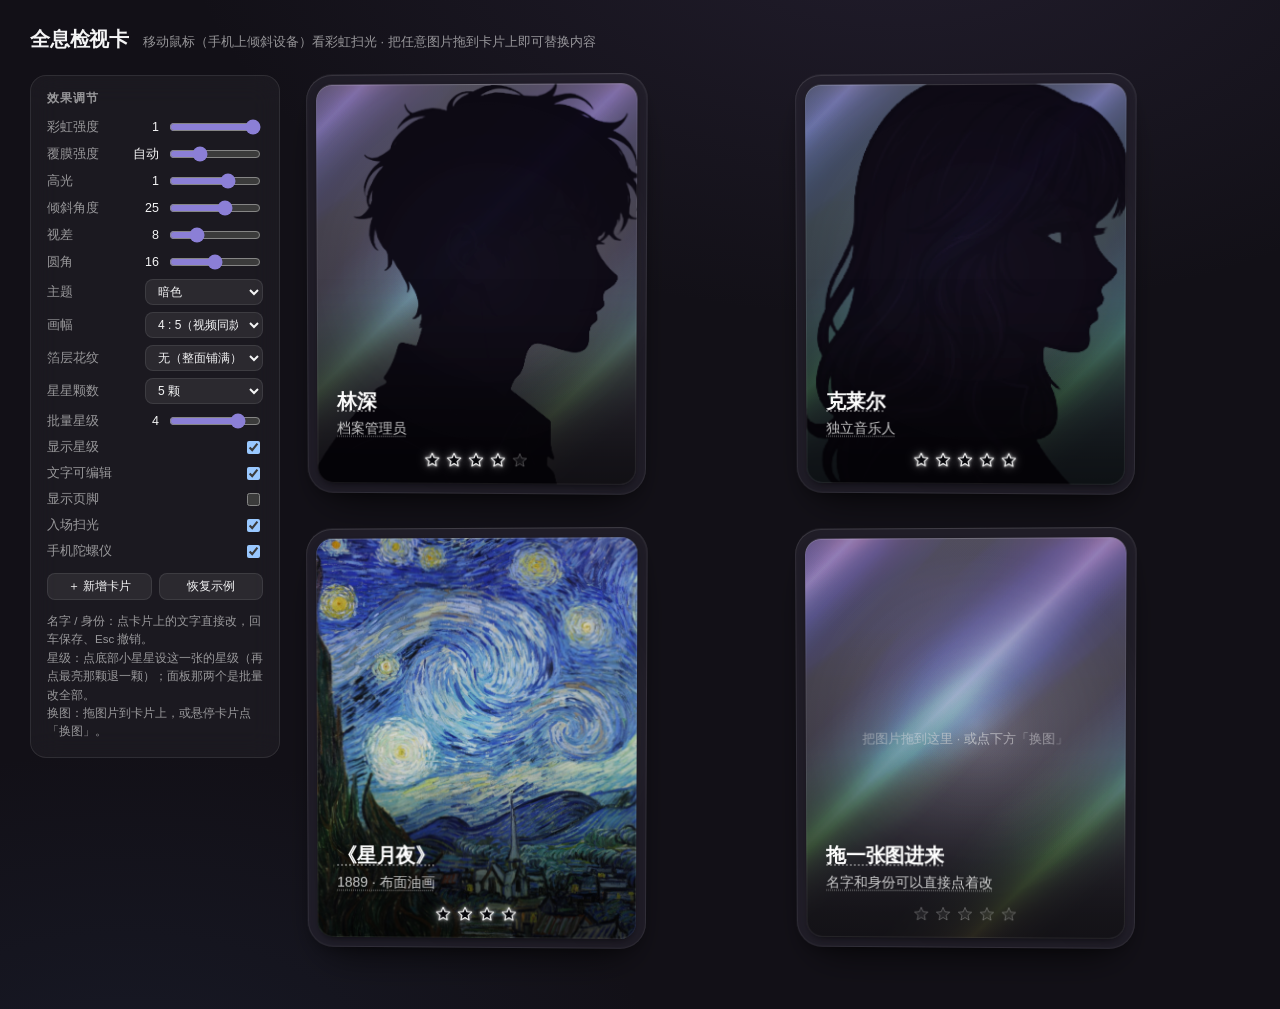
==== holo-card/index.html @ 67890b76 "feat(比赛版): 图鉴与自定义卡片、终幕结算、开场动画与剧情内章节面板 把比赛版必做项一次性落地，让公网演示能独立跑完四部曲目： - 角色图鉴两个标签页（典藏卡/自定义卡片），自定义卡走隔离的 1" ====
<!DOCTYPE html>
<html lang="zh-CN">
<head>
<meta charset="UTF-8">
<meta name="viewport" content="width=device-width, initial-scale=1">
<title>全息检视卡 · Holo Profile Card</title>
<style>
/* ==========================================================================
   0. 页面外壳（只是展示台，卡片本体样式在第 1 节）
   ========================================================================== */
:root {
  color-scheme: dark;
  --bg: #121017;
  --ink: #f4f4f5;
  --muted: rgba(244, 244, 245, .58);
  --line: rgba(255, 255, 255, .09);
}
* { box-sizing: border-box; }
html, body { margin: 0; min-height: 100%; }
body {
  background:
    radial-gradient(1200px 700px at 70% -10%, rgba(88, 74, 120, .22), transparent 60%),
    radial-gradient(900px 600px at 10% 110%, rgba(50, 70, 110, .18), transparent 60%),
    var(--bg);
  color: var(--ink);
  font-family: -apple-system, BlinkMacSystemFont, "Segoe UI", "PingFang SC", "Hiragino Sans GB", "Microsoft YaHei", sans-serif;
  -webkit-font-smoothing: antialiased;
}
.topbar { display: flex; align-items: baseline; gap: 14px; flex-wrap: wrap;
  padding: 26px 30px 6px;
}
body.light {
  --bg: #eceaf0;
  --ink: #1f1f23;
  --muted: rgba(31, 31, 35, .62);
  --line: rgba(24, 24, 27, .12);
  background:
    radial-gradient(1200px 700px at 70% -10%, rgba(150, 130, 200, .25), transparent 60%),
    radial-gradient(900px 600px at 10% 110%, rgba(120, 160, 200, .22), transparent 60%),
    var(--bg);
}
.topbar h1 { margin: 0; font-size: 20px; font-weight: 650; letter-spacing: -.01em; }
.topbar p { margin: 0; font-size: 13px; color: var(--muted); }
.layout { display: flex; gap: 26px; align-items: flex-start; padding: 16px 30px 60px; }
.stage {
  flex: 1; min-width: 0;
  display: grid; grid-template-columns: repeat(auto-fill, minmax(300px, 1fr));
  gap: 34px; align-items: start;
}
/* 控制面板 */
.panel {
  flex: none; width: 250px; position: sticky; top: 18px;
  padding: 14px 16px 16px; border-radius: 16px;
  background: rgba(255, 255, 255, .04); border: 1px solid var(--line);
  backdrop-filter: blur(14px);
  font-size: 12.5px;
}
.panel h2 { margin: 0 0 10px; font-size: 12px; letter-spacing: .08em; text-transform: uppercase; color: var(--muted); font-weight: 600; }
.row { display: flex; align-items: center; justify-content: space-between; gap: 8px; margin: 7px 0; }
.row label { flex: 1; color: var(--muted); }
.row output { flex: none; width: 34px; text-align: right; font-variant-numeric: tabular-nums; color: var(--ink); }
input[type=range] { flex: none; width: 92px; accent-color: #8b7fd6; }
select, .btn {
  font: inherit; font-size: 12px; color: var(--ink);
  background: rgba(255, 255, 255, .07); border: 1px solid var(--line);
  border-radius: 8px; padding: 4px 8px; cursor: pointer;
}
select { width: 118px; }
.btn:hover, select:hover { background: rgba(255, 255, 255, .12); }
.btns { display: flex; gap: 7px; flex-wrap: wrap; margin-top: 12px; }
.btns .btn { flex: 1; text-align: center; }
.panel .hint { margin: 12px 0 0; color: var(--muted); font-size: 11.5px; line-height: 1.6; }
@media (max-width: 860px) { .layout { flex-direction: column; } .panel { position: static; width: 100%; } }

/* 卡片工具条（悬停出现在顶部，避开底部的星级） */
.card-tools {
  position: absolute; left: 50%; top: 12px; transform: translateX(-50%) translateY(-6px);
  display: flex; gap: 6px; z-index: 6;
  opacity: 0; pointer-events: none; transition: opacity .18s ease, transform .18s ease;
}
.profile-card:hover .card-tools, .profile-card.is-focus .card-tools { opacity: 1; pointer-events: auto; transform: translateX(-50%) translateY(0); }
.card-tools button {
  font: inherit; font-size: 11.5px; color: #fff; padding: 5px 11px; cursor: pointer;
  border: 1px solid rgba(255, 255, 255, .22); border-radius: 999px;
  background: rgba(18, 16, 23, .62); backdrop-filter: blur(10px);
}
.card-tools button:hover { background: rgba(18, 16, 23, .85); }
.profile-card.is-drop::after {
  content: '松手换图'; position: absolute; inset: 0; z-index: 8; border-radius: inherit;
  display: grid; place-items: center; font-size: 14px; font-weight: 600; color: #fff;
  background: rgba(20, 16, 30, .55); border: 2px dashed rgba(255, 255, 255, .5);
}
.empty-tip { grid-column: 1 / -1; color: var(--muted); font-size: 13px; padding: 40px 0; }
.crash {
  margin: 10px 30px 0; padding: 10px 14px; border-radius: 10px;
  background: rgba(190, 60, 60, .18); border: 1px solid rgba(230, 110, 110, .45);
  color: #ffd9d9; font-size: 12.5px;
}

/* ==========================================================================
   1. ProfileCard —— 全息卡片本体（忠实移植 ProfileCard.css）
   ========================================================================== */
.profile-card {
  --pc-light-x: 50%;
  --pc-light-y: 50%;
  --pc-pointer-x: 50%;
  --pc-pointer-y: 50%;
  --pc-band-x: 50%;
  --pc-band-y: 50%;
  --pc-reach: 0;
  --pc-rotate-x: 0deg;
  --pc-rotate-y: 0deg;
  --pc-shift-x: 0px;
  --pc-shift-y: 0px;
  --pc-tilt: 0;
  --pc-active: 0;
  position: relative;
  width: 340px;
  max-width: 100%;
  perspective: 1000px;
  touch-action: pan-y;
  -webkit-tap-highlight-color: transparent;
}
.profile-card__body {
  position: relative;
  display: flex; flex-direction: column; gap: 10px;
  padding: 10px;
  border-radius: calc(var(--pc-radius) + 10px);
  background: var(--pc-frame);
  box-shadow: var(--pc-frame-shadow);
  -webkit-backdrop-filter: blur(20px) saturate(1.6);
  backdrop-filter: blur(20px) saturate(1.6);
  transform: rotateX(var(--pc-rotate-x)) rotateY(var(--pc-rotate-y));
  will-change: transform;
}
.profile-card__tile {
  position: relative;
  aspect-ratio: var(--pc-aspect, 4 / 5);
  border-radius: var(--pc-radius);
  background: var(--pc-backdrop);
  box-shadow: var(--pc-tile-shadow);
  overflow: hidden;
  isolation: isolate;
}
.profile-card__sheen,
.profile-card__holo,
.profile-card__foil,
.profile-card__scrim,
.profile-card__tile-rim,
.profile-card__glare,
.profile-card__shade,
.profile-card__rim {
  position: absolute; inset: 0; border-radius: inherit; pointer-events: none;
}
.profile-card__sheen {
  background: radial-gradient(
    farthest-corner circle at calc(var(--pc-light-x) - 10px) calc(var(--pc-light-y) - 10px),
    var(--pc-sheen) 0%, transparent 55%);
  opacity: calc(var(--pc-holo) * var(--pc-active));
}

/* 彩虹箔层：斜纹 + 光谱 + 衰减，三层混合 */
.profile-card__holo,
.profile-card__foil {
  --pc-spectrum: repeating-linear-gradient(0deg,
    hsl(2, 100%, 73%) 5%, hsl(53, 100%, 69%) 10%, hsl(93, 100%, 69%) 15%,
    hsl(176, 100%, 76%) 20%, hsl(228, 100%, 74%) 25%, hsl(260, 100%, 76%) 30%, hsl(2, 100%, 73%) 35%);
  --pc-bars: repeating-linear-gradient(-45deg,
    #0e152e 0%, hsl(180, 10%, 60%) 3.8%, hsl(180, 29%, 66%) 4.5%,
    hsl(180, 10%, 60%) 5.2%, #0e152e 10%, #0e152e 12%);
  --pc-falloff: radial-gradient(farthest-corner circle at var(--pc-pointer-x) var(--pc-pointer-y),
    hsla(0, 0%, 0%, .1) 12%, hsla(0, 0%, 0%, .15) 20%, hsla(0, 0%, 0%, .25) 120%);
  background-image: var(--pc-spectrum), var(--pc-bars), var(--pc-falloff);
  background-position: 0 var(--pc-band-y), var(--pc-band-x) var(--pc-band-y), center;
  background-size: 500% 500%, 300% 300%, 200% 200%;
  background-blend-mode: color, hard-light;
  filter:
    brightness(calc(.66 + .19 * var(--pc-active)))
    contrast(calc(1.33 + .17 * var(--pc-active)))
    saturate(calc(.33 + .17 * var(--pc-active)))
    var(--pc-holo-filter);
}
/* 1A：图片下方那层（视频里透明显形人像的效果就来自这里） */
.profile-card__holo {
  mix-blend-mode: var(--pc-blend);
  opacity: calc(var(--pc-holo) * var(--pc-holo-gain) * (.5 + .5 * var(--pc-active)));
  -webkit-mask-image: var(--pc-pattern);
  -webkit-mask-size: var(--pc-pattern-size);
  -webkit-mask-position: calc(50% - var(--pc-shift-x) * 1.5) calc(65% - var(--pc-shift-y) * 1.5);
  -webkit-mask-repeat: repeat;
  mask-image: var(--pc-pattern);
  mask-size: var(--pc-pattern-size);
  mask-position: calc(50% - var(--pc-shift-x) * 1.5) calc(65% - var(--pc-shift-y) * 1.5);
  mask-repeat: repeat;
}
/* 1B：图片上方那层（普通不透明照片靠它才有金属箔感，强度由 --pc-foil 控制） */
.profile-card__foil {
  mix-blend-mode: color-dodge;
  opacity: calc(var(--pc-foil) * (.3 + .7 * var(--pc-active)));
  filter:
    brightness(calc(.72 + .28 * var(--pc-active)))
    contrast(calc(1.35 + .2 * var(--pc-active)))
    saturate(calc(.5 + .35 * var(--pc-active)));
}
.profile-card__holo-glow,
.profile-card__holo-shift { position: absolute; inset: 0; opacity: calc(var(--pc-active) * var(--pc-holo-detail)); }
.profile-card__holo-glow {
  background-image:
    linear-gradient(45deg, hsl(176, 100%, 76%), hsl(228, 100%, 74%), hsl(260, 100%, 76%), hsl(2, 100%, 73%), hsl(53, 100%, 69%), hsl(93, 100%, 69%)),
    radial-gradient(circle at var(--pc-pointer-x) var(--pc-pointer-y), hsl(0, 0%, 70%) 0%, hsla(0, 0%, 30%, .2) 90%),
    var(--pc-grain);
  background-size: 250% 250%, 100% 100%, 220px 220px;
  background-position: var(--pc-pointer-x) var(--pc-pointer-y), center, 0 0;
  background-blend-mode: color-dodge;
  filter:
    brightness(calc(2 - var(--pc-reach)))
    contrast(calc(var(--pc-reach) + 2))
    saturate(calc(.5 + var(--pc-reach)));
  mix-blend-mode: luminosity;
}
.profile-card__holo-shift {
  background-image: var(--pc-spectrum), var(--pc-bars), var(--pc-falloff);
  background-position: 0 var(--pc-band-y), calc(var(--pc-band-x) * .4) calc(var(--pc-band-y) * .5), center;
  background-size: 200% 300%, 700% 700%, 100% 100%;
  background-blend-mode: color, hard-light;
  mix-blend-mode: difference;
  filter: brightness(.8) contrast(1.5);
}
.profile-card__photo {
  position: absolute;
  inset: calc(var(--pc-parallax) * -1);
  width: calc(100% + var(--pc-parallax) * 2);
  height: calc(100% + var(--pc-parallax) * 2);
  object-fit: cover;
  object-position: var(--pc-photo-pos, center bottom);
  transform: translate3d(var(--pc-shift-x), var(--pc-shift-y), 0);
  pointer-events: none; user-select: none; -webkit-user-select: none;
}
.profile-card__photo.is-missing {
  object-fit: cover; opacity: .25;
}
.profile-card__placeholder {
  position: absolute; inset: 0; display: grid; place-items: center;
  color: rgba(255, 255, 255, .35); font-size: 12.5px; pointer-events: none;
}
.profile-card__scrim {
  background: linear-gradient(to top,
    rgba(0, 0, 0, .6) 0%, rgba(0, 0, 0, .57) 6%, rgba(0, 0, 0, .5) 12%, rgba(0, 0, 0, .4) 19%,
    rgba(0, 0, 0, .28) 26%, rgba(0, 0, 0, .16) 33%, rgba(0, 0, 0, .07) 40%, rgba(0, 0, 0, .02) 46%, rgba(0, 0, 0, 0) 52%);
  opacity: var(--pc-scrim, 1);
}
.profile-card__info { position: absolute; left: 20px; right: 20px; bottom: 18px; color: #fff; }
.profile-card__name { margin: 0; font-size: 20px; font-weight: 600; line-height: 1.25; letter-spacing: -.01em; }
.profile-card__title { margin: 4px 0 0; font-size: 14px; line-height: 1.45; color: rgba(255, 255, 255, .78); }

/* —— 可编辑的名字 / 身份：点上去直接改，回车或点别处保存，Esc 撤销 —— */
.profile-card__name[contenteditable="true"],
.profile-card__title[contenteditable="true"] {
  cursor: text; user-select: text; caret-color: #fff; border-radius: 3px;
  text-decoration: underline dotted rgba(255, 255, 255, .34);
  text-decoration-skip-ink: none; text-underline-offset: 3px;
}
.profile-card__name[contenteditable="true"]:hover,
.profile-card__title[contenteditable="true"]:hover { text-decoration-color: rgba(255, 255, 255, .6); }
.profile-card__name[contenteditable="true"]:focus,
.profile-card__title[contenteditable="true"]:focus {
  outline: none; text-decoration: none; background: rgba(255, 255, 255, .1);
  box-shadow: 0 0 0 1px rgba(255, 255, 255, .28);
}

/* —— 星级：底部居中一排裸露的小星星，无底托 ——
   亮起 = 黑色星体 + 亮白细边 + 柔光晕；空位 = 很淡的空心轮廓。
   黑星在暗底上本身不反光，靠外圈那层光把它「托」出来，一眼能数清亮了几颗。 */
.profile-card__stars {
  position: absolute; left: 50%; bottom: 16px; transform: translateX(-50%);
  display: flex; gap: var(--pc-star-gap, 6px); z-index: 4;
  padding: var(--pc-star-pad, 0);
  background: var(--pc-star-plate, transparent); border-radius: 999px;
}
.profile-card__star {
  width: var(--pc-star, 16px); height: var(--pc-star, 16px);
  padding: 0; border: 0; background: none; line-height: 0; cursor: pointer;
  transition: transform .16s ease;
}
.profile-card__star svg { display: block; width: 100%; height: 100%; }
.profile-card__star .st-fill { fill: var(--pc-star-fill, #08080c); opacity: 0; transition: opacity .16s ease; }
/* 空位：淡到几乎看不见的空心轮廓 */
.profile-card__star .st-line {
  fill: var(--pc-star-ghost, rgba(255, 255, 255, .05));
  stroke: var(--pc-star-edge, rgba(255, 255, 255, .3));
  stroke-width: 1.3; stroke-linejoin: round;
}
.profile-card__star.is-on .st-fill { opacity: 1; }
/* 亮起：黑体 + 亮白边 + 双层柔光 */
.profile-card__star.is-on .st-line {
  fill: none;
  stroke: var(--pc-star-edge-on, rgba(255, 255, 255, .92));
  stroke-width: 1.7; stroke-linejoin: round;
}
.profile-card__star.is-on svg {
  filter: drop-shadow(0 0 1.5px rgba(255, 255, 255, .75)) drop-shadow(0 0 5px rgba(255, 255, 255, .35));
}
.profile-card__star:hover { transform: scale(1.22); }
.profile-card__star:focus-visible { outline: 2px solid rgba(255, 255, 255, .85); outline-offset: 3px; border-radius: 4px; }
/* 有星级时把名字/身份抬到星星上方，别让两者抢位置（跟着星径自动让位） */
.profile-card--stars .profile-card__info { bottom: calc(16px + var(--pc-star, 16px) + 14px); }
.profile-card__tile-rim {
  box-shadow: inset 0 0 0 1px var(--pc-tile-edge), inset 0 1px 0 var(--pc-tile-highlight);
}
.profile-card__footer { display: flex; align-items: center; gap: 12px; min-width: 0; padding: 6px 20px 8px; }
.profile-card__avatar { position: relative; flex: none; width: 36px; height: 36px; border-radius: 50%; background: var(--pc-tile); overflow: hidden; }
.profile-card__avatar::after { content: ''; position: absolute; inset: 0; border-radius: inherit; box-shadow: inset 0 0 0 1px var(--pc-tile-edge); }
.profile-card__avatar img { display: block; width: 100%; height: 100%; object-fit: cover; object-position: center top; }
.profile-card__meta { display: flex; flex: 1; flex-direction: column; gap: 3px; min-width: 0; }
.profile-card__handle { overflow: hidden; font-size: 14px; font-weight: 600; line-height: 1.25; color: var(--pc-ink); white-space: nowrap; text-overflow: ellipsis; }
.profile-card__status { display: flex; align-items: center; gap: 6px; font-size: 12.5px; line-height: 1.25; color: var(--pc-muted); white-space: nowrap; }
.profile-card__status::before { content: ''; flex: none; width: 6px; height: 6px; border-radius: 50%; background: var(--pc-status); }
.profile-card__contact {
  display: flex; align-items: center; gap: 6px; flex: none; height: 36px; padding: 0 14px;
  border: none; border-radius: calc(var(--pc-radius) * .75);
  background: var(--pc-tile);
  box-shadow: inset 0 0 0 1px var(--pc-tile-edge), inset 0 1px 0 var(--pc-tile-highlight), var(--pc-tile-shadow);
  color: var(--pc-ink); font-family: inherit; font-size: 13px; font-weight: 600; cursor: pointer;
  transition: filter .2s ease, transform .2s ease;
}
.profile-card__contact:active { filter: var(--pc-press); transform: scale(.96); transition-duration: 0s; }
.profile-card__contact:focus-visible { outline: 2px solid var(--pc-ink); outline-offset: 2px; }
.profile-card__glare {
  background: radial-gradient(farthest-corner circle at var(--pc-light-x) var(--pc-light-y),
    rgba(255, 255, 255, .8) 0%, rgba(255, 255, 255, .36) 20%, rgba(255, 255, 255, 0) 60%);
  mix-blend-mode: overlay;
  opacity: calc(var(--pc-glare) * var(--pc-active));
}
.profile-card__shade {
  background: radial-gradient(farthest-corner circle at var(--pc-light-x) var(--pc-light-y),
    transparent 30%, var(--pc-shade) 100%);
  opacity: calc(var(--pc-glare) * var(--pc-tilt));
}
.profile-card__rim { box-shadow: inset 0 0 0 1px var(--pc-frame-edge), inset 0 1px 0 var(--pc-frame-highlight); }
@media (hover: hover) {
  .profile-card__contact:hover { filter: var(--pc-hover); }
  .profile-card__contact:hover:active { filter: var(--pc-press); }
}
</style>
</head>
<body>

<div class="topbar">
  <h1>全息检视卡</h1>
  <p>移动鼠标（手机上倾斜设备）看彩虹扫光 · 把任意图片拖到卡片上即可替换内容</p>
</div>

<div id="crash" class="crash" hidden></div>

<div class="layout">
  <aside class="panel">
    <h2>效果调节</h2>
    <div class="row"><label for="c-holo">彩虹强度</label><output id="o-holo">1.0</output><input id="c-holo" type="range" min="0" max="1" step="0.05" value="1"></div>
    <div class="row"><label for="c-foil">覆膜强度</label><output id="o-foil">自动</output><input id="c-foil" type="range" min="0" max="1" step="0.05" value="0.3"></div>
    <div class="row"><label for="c-glare">高光</label><output id="o-glare">1.0</output><input id="c-glare" type="range" min="0" max="1.5" step="0.05" value="1"></div>
    <div class="row"><label for="c-tilt">倾斜角度</label><output id="o-tilt">25</output><input id="c-tilt" type="range" min="0" max="40" step="1" value="25"></div>
    <div class="row"><label for="c-para">视差</label><output id="o-para">8</output><input id="c-para" type="range" min="0" max="30" step="1" value="8"></div>
    <div class="row"><label for="c-radius">圆角</label><output id="o-radius">16</output><input id="c-radius" type="range" min="0" max="32" step="1" value="16"></div>
    <div class="row"><label>主题</label><select id="c-theme"><option value="dark">暗色</option><option value="light">亮色</option></select></div>
    <div class="row"><label>画幅</label><select id="c-aspect">
      <option value="4 / 5">4 : 5（视频同款）</option>
      <option value="3 / 4">3 : 4</option>
      <option value="2 / 3">2 : 3</option>
      <option value="1 / 1">1 : 1</option>
      <option value="16 / 9">16 : 9</option>
    </select></div>
    <div class="row"><label>箔层花纹</label><select id="c-mask">
      <option value="none">无（整面铺满）</option>
      <option value="stripes">斜纹</option>
      <option value="grating">光栅</option>
      <option value="dots">星点</option>
      <option value="hex">蜂窝</option>
    </select></div>
    <div class="row"><label>星星颗数</label><select id="c-stars">
      <option value="4">4 颗</option>
      <option value="5">5 颗</option>
      <option value="6">6 颗</option>
      <option value="7">7 颗</option>
    </select></div>
    <div class="row"><label for="c-rating">批量星级</label><output id="o-rating">4</output><input id="c-rating" type="range" min="0" max="5" step="1" value="4"></div>
    <div class="row"><label for="c-starbox">显示星级</label><input id="c-starbox" type="checkbox" checked></div>
    <div class="row"><label for="c-edit">文字可编辑</label><input id="c-edit" type="checkbox" checked></div>
    <div class="row"><label for="c-footer">显示页脚</label><input id="c-footer" type="checkbox"></div>
    <div class="row"><label for="c-intro">入场扫光</label><input id="c-intro" type="checkbox" checked></div>
    <div class="row"><label for="c-mobile">手机陀螺仪</label><input id="c-mobile" type="checkbox" checked></div>
    <div class="btns">
      <button class="btn" id="b-add">＋ 新增卡片</button>
      <button class="btn" id="b-reset">恢复示例</button>
    </div>
    <p class="hint">名字 / 身份：点卡片上的文字直接改，回车保存、Esc 撤销。<br>星级：点底部小星星设这一张的星级（再点最亮那颗退一颗）；面板那两个是批量改全部。<br>换图：拖图片到卡片上，或悬停卡片点「换图」。</p>
  </aside>

  <main class="stage" id="stage"></main>
</div>

<input type="file" id="picker" accept="image/*" multiple hidden>

<script>
'use strict';

/* 出错时把原因显示在页面上——改配置数组时打错字不至于只剩一张白页 */
window.addEventListener('error', function (e) {
  const box = document.getElementById('crash');
  if (!box) return;
  box.hidden = false;
  box.textContent = '脚本出错：' + (e.message || '未知错误') + '（' + (e.filename || '') + ' 第 ' + (e.lineno || '?') + ' 行）';
});

/* ==========================================================================
   ①【内容配置区】想加卡片 / 换内容，只改这里就够了
   --------------------------------------------------------------------------
   image   : 图片地址。相对路径（../assets/x.png）、http(s) 链接、dataURL 都行，
             留空 '' 则显示占位框，之后可以拖一张图上去。
   name    : 主标题（大字）
   title   : 副标题（小字）
   handle  : @ 用户名，留空则不显示页脚
   status  : 状态文字
   stars   : 星级一共几颗（4 / 5 / 6…），底部居中那排黑色小星星
   rating  : 亮起的颗数（0 ~ stars）
   下面这些都可以省略，省略就用右侧面板的全局值：
   holo / glare / foil / tilt / parallax / radius / theme / aspect /
   backdrop（纯色背景，会覆盖主题底色）/ mask（花纹名）/ photoPos（图片对齐）
   ========================================================================== */
const CARDS = [
  {
    image: '../assets/models/linshen.cut.png',
    name: '林深',
    title: '档案管理员',
    handle: 'linsen',
    status: '在线',
    stars: 5,
    rating: 4,
    backdrop: '#3a3644',
    photoPos: 'center bottom'
  },
  {
    image: '../assets/models/claire.cut.png',
    name: '克莱尔',
    title: '独立音乐人',
    handle: 'claire',
    status: '在线',
    stars: 5,
    rating: 5,
    backdrop: '#2f3a44',
    photoPos: 'center bottom'
  },
  {
    image: '../assets/images/starry-night.jpg',
    name: '《星月夜》',
    title: '1889 · 布面油画',
    handle: '',
    stars: 4,
    rating: 4,
    backdrop: '#243040',
    photoPos: 'center center'
  },
  {
    image: '',
    name: '拖一张图进来',
    title: '名字和身份可以直接点着改',
    handle: '',
    stars: 5,
    rating: 0,
    backdrop: '#3a3644'
  }
];

/* 全局默认值（面板会改写它） */
const DEFAULTS = {
  theme: 'dark',       // 主题
  holo: 1,
  glare: 1,
  foil: null,          // null = 按图片是否透明底自动决定
  tiltStrength: 25,
  parallax: 8,
  radius: 16,
  aspect: '4 / 5',
  mask: 'none',
  showUserInfo: false, // 视频里没页脚
  showStars: true,     // 底部居中的星级
  stars: 5,            // 一共几颗
  rating: 4,           // 默认亮起几颗
  editable: true,      // 名字/身份可点击编辑
  enableTilt: true,
  enableMobileTilt: true,
  mobileTiltSensitivity: 5,
  intro: true
};
const DEFAULTS_INIT = JSON.parse(JSON.stringify(DEFAULTS));

/* ==========================================================================
   ② 主题与花纹表（照文档原样移植）
   ========================================================================== */
const THEMES = {
  dark: {
    '--pc-frame': 'rgba(38, 35, 46, 0.66)',
    '--pc-frame-edge': 'rgba(255, 255, 255, 0.08)',
    '--pc-frame-highlight': 'rgba(255, 255, 255, 0.07)',
    '--pc-frame-shadow': '0 22px 44px -20px rgba(0, 0, 0, 0.8), 0 6px 16px -8px rgba(0, 0, 0, 0.5)',
    '--pc-tile': 'linear-gradient(180deg, #3a3644 0%, #27242f 100%)',
    '--pc-tile-edge': 'rgba(255, 255, 255, 0.07)',
    '--pc-tile-highlight': 'rgba(255, 255, 255, 0.12)',
    '--pc-tile-shadow': '0 4px 10px -4px rgba(0, 0, 0, 0.7)',
    '--pc-ink': '#f4f4f5',
    '--pc-muted': 'rgba(244, 244, 245, 0.6)',
    '--pc-hover': 'brightness(1.12)',
    '--pc-press': 'brightness(0.8)',
    '--pc-shade': 'rgba(0, 0, 0, 0.4)'
  },
  light: {
    '--pc-frame': 'rgba(240, 240, 243, 0.8)',
    '--pc-frame-edge': 'rgba(24, 24, 27, 0.07)',
    '--pc-frame-highlight': 'rgba(255, 255, 255, 0.95)',
    '--pc-frame-shadow': '0 22px 44px -22px rgba(24, 24, 27, 0.3), 0 6px 16px -10px rgba(24, 24, 27, 0.16)',
    '--pc-tile': 'linear-gradient(180deg, #ffffff 0%, #f6f6f8 100%)',
    '--pc-tile-edge': 'rgba(24, 24, 27, 0.08)',
    '--pc-tile-highlight': 'rgba(255, 255, 255, 1)',
    '--pc-tile-shadow': '0 4px 10px -5px rgba(24, 24, 27, 0.25)',
    '--pc-ink': '#27272a',
    '--pc-muted': 'rgba(39, 39, 42, 0.6)',
    '--pc-hover': 'brightness(0.97)',
    '--pc-press': 'brightness(0.92)',
    '--pc-shade': 'rgba(24, 24, 27, 0.14)'
  }
};

const FOILS = {
  dark:  { '--pc-blend': 'color-dodge', '--pc-holo-filter': 'hue-rotate(0deg)',   '--pc-sheen': 'rgba(255, 255, 255, 0.16)' },
  light: { '--pc-blend': 'multiply',    '--pc-holo-filter': 'invert(1) hue-rotate(180deg)', '--pc-sheen': 'rgba(255, 255, 255, 0)' }
};

const GRAIN = 'url("data:image/svg+xml,' + encodeURIComponent(
  "<svg xmlns='http://www.w3.org/2000/svg' width='500' height='500'><filter id='g' x='0' y='0' width='100%' height='100%' color-interpolation-filters='sRGB'><feTurbulence type='fractalNoise' baseFrequency='0.85' numOctaves='2' stitchTiles='stitch'/><feColorMatrix values='0.55 0 0 0 -0.24 0.55 0 0 0 -0.24 0.55 0 0 0 -0.24 0 0 0 0 1'/></filter><rect width='100%' height='100%' filter='url(#g)'/></svg>"
) + '")';

/* 箔层花纹（作为 mask-image 使用，决定彩虹出现在哪里） */
const MASKS = {
  none:     'linear-gradient(#000, #000)',
  stripes:  'repeating-linear-gradient(-45deg, #000 0 5px, rgba(0,0,0,.25) 5px 9px, #000 9px 16px)',
  grating:  'repeating-linear-gradient(90deg, #000 0 2px, rgba(0,0,0,.18) 2px 6px)',
  hex:      'repeating-linear-gradient(60deg, #000 0 3px, rgba(0,0,0,.3) 3px 8px), repeating-linear-gradient(-60deg, #000 0 3px, rgba(0,0,0,.3) 3px 8px)',
  dots:     'url("data:image/svg+xml,' + encodeURIComponent(
    "<svg xmlns='http://www.w3.org/2000/svg' width='60' height='60'>" +
    [ [8,9],[30,4],[50,14],[18,26],[40,32],[6,44],[28,48],[52,52],[46,20],[22,12] ]
      .map(function (p) { return "<circle cx='" + p[0] + "' cy='" + p[1] + "' r='3.2' fill='#000'/>"; }).join('') +
    "</svg>") + '")'
};
const MASK_SIZE = { none: '100% 100%', stripes: 'auto', grating: 'auto', hex: 'auto', dots: '60px 60px' };

const clamp = (v, min, max) => Math.min(max, Math.max(min, v));
const REDUCED = window.matchMedia('(prefers-reduced-motion: reduce)').matches;

function isDark(color) {
  const m = /^#?([0-9a-f]{3}|[0-9a-f]{6})$/i.exec(String(color).trim());
  if (!m) return null;
  const hex = m[1].length === 3 ? m[1].replace(/./g, function (d) { return d + d; }) : m[1];
  const rgb = [0, 2, 4].map(function (i) { return parseInt(hex.slice(i, i + 2), 16) / 255; });
  return 0.2126 * rgb[0] + 0.7152 * rgb[1] + 0.0722 * rgb[2] < 0.5;
}

/* ==========================================================================
   ③ 弹簧引擎（照 ProfileCard.jsx 的 useEffect 原样移植）
   ========================================================================== */
function attachEngine(root, api) {
  const size = { width: root.offsetWidth, height: root.offsetHeight };
  const x = { p: 0, v: 0, target: 0 };
  const y = { p: 0, v: 0, target: 0 };
  const light = { p: 0, target: 0 };
  let raf = 0, last = 0, slowUntil = 0, touchId = null;

  const write = function () {
    const s = api.settings();
    const angle = s.enableTilt && !REDUCED ? s.tiltStrength : 0;
    const depth = s.parallax;
    const tilt = Math.min(1, Math.hypot(x.p, y.p));
    const st = root.style;
    st.setProperty('--pc-light-x', ((x.p + 1) * 0.5 * size.width).toFixed(1) + 'px');
    st.setProperty('--pc-light-y', ((y.p + 1) * 0.5 * size.height).toFixed(1) + 'px');
    st.setProperty('--pc-pointer-x', ((x.p + 1) * 50).toFixed(2) + '%');
    st.setProperty('--pc-pointer-y', ((y.p + 1) * 50).toFixed(2) + '%');
    st.setProperty('--pc-band-x', (50 + x.p * 15).toFixed(2) + '%');
    st.setProperty('--pc-band-y', (50 + y.p * 15).toFixed(2) + '%');
    st.setProperty('--pc-rotate-x', (y.p * angle).toFixed(3) + 'deg');
    st.setProperty('--pc-rotate-y', (-x.p * angle).toFixed(3) + 'deg');
    st.setProperty('--pc-shift-x', (x.p * (REDUCED ? 0 : depth)).toFixed(2) + 'px');
    st.setProperty('--pc-shift-y', (y.p * (REDUCED ? 0 : depth)).toFixed(2) + 'px');
    st.setProperty('--pc-reach', tilt.toFixed(4));
    st.setProperty('--pc-tilt', (tilt * light.p).toFixed(4));
    st.setProperty('--pc-active', light.p.toFixed(4));
  };

  const frame = function (now) {
    const dt = Math.min(0.05, (now - last) / 1000 || 0);
    last = now;
    const slow = now < slowUntil;
    const stiffness = slow ? 24 : 120;
    const damping = slow ? 9 : 16;
    const steps = Math.max(1, Math.ceil(dt / (1 / 120)));
    const h = dt / steps;
    for (let i = 0; i < steps; i++) {
      [x, y].forEach(function (axis) {
        axis.v += (stiffness * (axis.target - axis.p) - damping * axis.v) * h;
        axis.p += axis.v * h;
      });
    }
    const tau = light.target > light.p ? 0.18 : slow ? 0.9 : 0.45;
    light.p += (light.target - light.p) * (1 - Math.exp(-dt / tau));
    write();
    const moving =
      Math.abs(x.target - x.p) > 0.0005 || Math.abs(y.target - y.p) > 0.0005 ||
      Math.abs(x.v) > 0.0005 || Math.abs(y.v) > 0.0005 ||
      Math.abs(light.target - light.p) > 0.002;
    if (moving) {
      raf = requestAnimationFrame(frame);
    } else {
      x.p = x.target; y.p = y.target; light.p = light.target;
      write(); raf = 0;
    }
  };

  const wake = function () {
    if (raf) return;
    last = performance.now();
    raf = requestAnimationFrame(frame);
  };

  const aim = function (nx, ny, on) {
    x.target = clamp(nx, -1, 1);
    y.target = clamp(ny, -1, 1);
    light.target = on === false ? 0 : 1;
    slowUntil = 0;
    wake();
  };
  const aimAt = function (ev) {
    const r = root.getBoundingClientRect();
    if (!r.width || !r.height) return;
    aim(((ev.clientX - r.left) / r.width) * 2 - 1, ((ev.clientY - r.top) / r.height) * 2 - 1);
  };
  const release = function () { aim(0, 0, false); };

  const onEnter = function (e) { if (e.pointerType === 'mouse') aimAt(e); };
  const onMove = function (e) { if (e.pointerType === 'mouse' || e.pointerId === touchId) aimAt(e); };
  const onLeave = function (e) { if (e.pointerType === 'mouse') release(); };
  const onDown = function (e) { if (e.pointerType === 'mouse') return; touchId = e.pointerId; aimAt(e); };
  const onUp = function (e) { if (e.pointerId !== touchId) return; touchId = null; release(); };

  root.addEventListener('pointerenter', onEnter);
  root.addEventListener('pointermove', onMove);
  root.addEventListener('pointerleave', onLeave);
  root.addEventListener('pointerdown', onDown);
  root.addEventListener('pointerup', onUp);
  root.addEventListener('pointercancel', onUp);

  const ro = new ResizeObserver(function () {
    size.width = root.offsetWidth; size.height = root.offsetHeight; write();
  });
  ro.observe(root);

  /* 入场扫光：从右上角慢慢回正 */
  if (api.settings().intro && !REDUCED) {
    x.p = 0.62; y.p = -0.55; light.p = 1;
    slowUntil = performance.now() + 1400;
    write(); wake();
  } else {
    write();
  }

  /* 手机陀螺仪 */
  let listening = false;
  const onOrientation = function (e) {
    if (e.beta == null || e.gamma == null) return;
    const k = api.settings().mobileTiltSensitivity;
    aim((e.gamma * k) / 150, ((e.beta - 20) * k) / 150);
  };
  const listen = function () {
    if (listening) return;
    listening = true;
    window.addEventListener('deviceorientation', onOrientation);
  };
  const onClick = function () {
    if (!api.settings().enableMobileTilt) return;
    const M = window.DeviceOrientationEvent;
    if (M && typeof M.requestPermission === 'function') {
      M.requestPermission().then(function (s) { if (s === 'granted') listen(); }).catch(function () {});
    } else { listen(); }
  };
  root.addEventListener('click', onClick);

  return {
    write: write,
    aim: aim,
    replay: function () {
      x.p = 0.62; y.p = -0.55; light.p = 1;
      slowUntil = performance.now() + 1400; write(); wake();
    },
    destroy: function () {
      cancelAnimationFrame(raf); ro.disconnect();
      root.removeEventListener('pointerenter', onEnter);
      root.removeEventListener('pointermove', onMove);
      root.removeEventListener('pointerleave', onLeave);
      root.removeEventListener('pointerdown', onDown);
      root.removeEventListener('pointerup', onUp);
      root.removeEventListener('pointercancel', onUp);
      root.removeEventListener('click', onClick);
      window.removeEventListener('deviceorientation', onOrientation);
    }
  };
}

/* ==========================================================================
   ④ 卡片工厂
   ========================================================================== */
const cards = [];              // { data, root, engine, img }
const stage = document.getElementById('stage');

function el(tag, cls, html) {
  const n = document.createElement(tag);
  if (cls) n.className = cls;
  if (html != null) n.innerHTML = html;
  return n;
}

function eff(data, key) {
  if (data[key] !== undefined && data[key] !== null && data[key] !== '') return data[key];
  return DEFAULTS[key];
}

function applyVars(root, data) {
  const palette = eff(data, 'theme') === 'light' ? 'light' : 'dark';
  const bd = data.backdrop;
  const foilKind = bd ? ((isDark(bd) === false) ? 'light' : 'dark') : palette;
  const maskName = eff(data, 'mask') || 'none';
  const hasMask = maskName !== 'none';
  const backdrop = bd
    ? 'linear-gradient(180deg, color-mix(in srgb, ' + bd + ', #ffffff 12%) 0%, color-mix(in srgb, ' + bd + ', #000000 18%) 100%)'
    : 'var(--pc-tile)';

  const st = root.style;
  const set = function (k, v) { st.setProperty(k, String(v)); };
  /* 自定义属性必须走 setProperty，直接赋值 CSSStyleDeclaration 是不生效的 */
  Object.keys(THEMES[palette]).forEach(function (k) { set(k, THEMES[palette][k]); });
  Object.keys(FOILS[foilKind]).forEach(function (k) { set(k, FOILS[foilKind][k]); });
  set('--pc-radius', Math.max(0, eff(data, 'radius')) + 'px');
  set('--pc-backdrop', backdrop);
  set('--pc-aspect', eff(data, 'aspect'));
  set('--pc-holo', clamp(eff(data, 'holo'), 0, 1));
  set('--pc-glare', clamp(eff(data, 'glare'), 0, 1.5));
  set('--pc-parallax', Math.max(0, eff(data, 'parallax')) + 'px');
  set('--pc-status', data.statusColor || '#22c55e');
  set('--pc-grain', GRAIN);
  set('--pc-pattern', MASKS[maskName] || MASKS.none);
  set('--pc-pattern-size', MASK_SIZE[maskName] || 'auto');
  set('--pc-holo-gain', hasMask ? 1.25 : 0.75);
  set('--pc-holo-detail', hasMask && foilKind === 'dark' ? 1 : 0);
  set('--pc-photo-pos', data.photoPos || 'center bottom');
  set('--pc-foil', foilValue(data));
  set('--pc-scrim', (data.name || data.title) ? 1 : 0);
  set('--pc-star', (data.starSize || 16) + 'px');
  set('--pc-star-fill', data.starColor || '#08080c');
  set('--pc-star-edge', data.starEdge || 'rgba(255, 255, 255, .3)');
  set('--pc-star-edge-on', data.starEdgeOn || 'rgba(255, 255, 255, .92)');
  set('--pc-star-ghost', data.starGhost || 'rgba(255, 255, 255, .05)');
  set('--pc-star-plate', data.starPlate || 'transparent');
  set('--pc-star-pad', data.starPad || '0');
}

/* 覆膜强度：显式设了就用，否则按图片透明底自动判断 */
function foilValue(data) {
  if (DEFAULTS.foil !== null && data.foil == null) return clamp(DEFAULTS.foil, 0, 1);
  if (data.foil != null) return clamp(data.foil, 0, 1);
  return data.__alpha ? 0.08 : 0.3;   // 透明底→几乎不覆膜（视频同款），不透明→0.3
}

function buildCard(data) {
  const root = el('div', 'profile-card');
  const body = el('div', 'profile-card__body');
  const tile = el('div', 'profile-card__tile');

  tile.appendChild(el('span', 'profile-card__sheen'));
  const holo = el('span', 'profile-card__holo');
  holo.appendChild(el('span', 'profile-card__holo-glow'));
  holo.appendChild(el('span', 'profile-card__holo-shift'));
  tile.appendChild(holo);

  const img = el('img', 'profile-card__photo');
  img.alt = data.name || '';
  img.draggable = false;
  img.loading = 'lazy';
  tile.appendChild(img);

  tile.appendChild(el('span', 'profile-card__foil'));
  tile.appendChild(el('span', 'profile-card__scrim'));

  const info = el('div', 'profile-card__info');
  const nameEl = el('h3', 'profile-card__name');
  const titleEl = el('p', 'profile-card__title');
  info.appendChild(nameEl); info.appendChild(titleEl);
  tile.appendChild(info);

  const starsEl = el('div', 'profile-card__stars');
  starsEl.setAttribute('role', 'radiogroup');
  starsEl.setAttribute('aria-label', '星级');
  tile.appendChild(starsEl);

  tile.appendChild(el('span', 'profile-card__tile-rim'));

  const placeholder = el('div', 'profile-card__placeholder', '把图片拖到这里 · 或点下方「换图」');
  tile.appendChild(placeholder);

  body.appendChild(tile);

  const footer = el('div', 'profile-card__footer');
  const avatar = el('span', 'profile-card__avatar');
  const avatarImg = el('img');
  avatarImg.alt = ''; avatarImg.draggable = false;
  avatar.appendChild(avatarImg);
  const meta = el('div', 'profile-card__meta');
  const handleEl = el('span', 'profile-card__handle');
  const statusEl = el('span', 'profile-card__status');
  meta.appendChild(handleEl); meta.appendChild(statusEl);
  const contact = el('button', 'profile-card__contact');
  contact.type = 'button';
  contact.innerHTML = '<svg viewBox="0 0 24 24" width="16" height="16" fill="none" stroke="currentColor" stroke-width="1.8" stroke-linecap="round" stroke-linejoin="round"><rect x="3" y="5" width="18" height="14" rx="2"/><path d="m3 7 9 6 9-6"/></svg>';
  contact.appendChild(document.createTextNode(' ' + (data.contactText || 'Contact')));
  contact.addEventListener('click', function () { flash(root); });
  footer.appendChild(avatar); footer.appendChild(meta); footer.appendChild(contact);
  body.appendChild(footer);

  body.appendChild(el('span', 'profile-card__glare'));
  body.appendChild(el('span', 'profile-card__shade'));
  body.appendChild(el('span', 'profile-card__rim'));

  const tools = el('div', 'card-tools');
  const btnPick = el('button', null, '换图');
  const btnNew = el('button', null, '＋');
  const btnDel = el('button', null, '删除');
  btnPick.addEventListener('click', function () { pickFor(entry); });
  btnNew.addEventListener('click', function () { cards.push(buildCard({ image: '', name: '新卡片', title: '' })); save(); renderAll(); });
  btnDel.addEventListener('click', function () { removeCard(entry); save(); });
  tools.appendChild(btnPick); tools.appendChild(btnNew); tools.appendChild(btnDel);
  body.appendChild(tools);

  root.appendChild(body);

  const entry = {
    data: data, root: root, img: img, nameEl: nameEl, titleEl: titleEl,
    starsEl: starsEl,
    handleEl: handleEl, statusEl: statusEl, avatarImg: avatarImg,
    footer: footer, placeholder: placeholder,
    settings: function () {
      return {
        enableTilt: DEFAULTS.enableTilt,
        tiltStrength: eff(data, 'tiltStrength'),
        parallax: eff(data, 'parallax'),
        mobileTiltSensitivity: DEFAULTS.mobileTiltSensitivity,
        intro: DEFAULTS.intro
      };
    }
  };

  entry.engine = attachEngine(root, entry);
  applyVars(root, data);
  paint(entry);
  setImage(entry, data.image);

  /* 名字 / 身份：点上去直接改，回车或移开保存，Esc 撤销 */
  makeEditable(entry, nameEl, 'name');
  makeEditable(entry, titleEl, 'title');

  /* 星级：点第 n 颗亮到 n；再点最亮那颗退一颗 */
  starsEl.addEventListener('click', function (e) {
    const b = e.target.closest('.profile-card__star');
    if (!b) return;
    const n = Number(b.dataset.n);
    const cur = Number(eff(data, 'rating'));
    data.rating = cur === n ? n - 1 : n;
    renderStars(entry);
    save();
  });

  /* 拖拽换图 */
  root.addEventListener('dragover', function (e) { e.preventDefault(); root.classList.add('is-drop'); });
  root.addEventListener('dragleave', function () { root.classList.remove('is-drop'); });
  root.addEventListener('drop', function (e) {
    /* 落在正在编辑的文字里就交给文字框自己处理，别当成换图 */
    if (e.target.closest && e.target.closest('[contenteditable="true"]')) return;
    e.preventDefault(); root.classList.remove('is-drop');
    const f = e.dataTransfer && e.dataTransfer.files && e.dataTransfer.files[0];
    if (f) readImage(f, function (url, alpha) { entry.data.image = url; entry.data.__alpha = alpha; setImage(entry, url); save(); });
    else if (e.dataTransfer && e.dataTransfer.getData('text')) { entry.data.image = e.dataTransfer.getData('text'); entry.data.__alpha = undefined; setImage(entry, entry.data.image); save(); }
  });

  return entry;
}

/* 名字 / 身份的原地编辑 */
function makeEditable(entry, node, key) {
  node.addEventListener('focus', function () {
    if (!eff(entry.data, 'editable')) { node.blur(); return; }
    node.dataset.before = node.textContent;
    node.dataset.cancel = '';
    entry.root.classList.add('is-editing');
  });
  node.addEventListener('keydown', function (e) {
    if (e.key === 'Enter') { e.preventDefault(); node.blur(); }
    else if (e.key === 'Escape') { e.preventDefault(); node.dataset.cancel = '1'; node.blur(); }
  });
  /* 粘什么都只留一行纯文本 */
  node.addEventListener('paste', function (e) {
    const t = ((e.clipboardData || window.clipboardData).getData('text') || '').replace(/\s+/g, ' ');
    e.preventDefault();
    let ok = false;
    try { ok = document.execCommand('insertText', false, t); } catch (err) { ok = false; }
    if (!ok) {
      const sel = window.getSelection();
      if (sel && sel.rangeCount) {
        const r = sel.getRangeAt(0);
        r.deleteContents();
        r.insertNode(document.createTextNode(t));
        r.setStartAfter(r.endContainer); r.collapse(true);
        sel.removeAllRanges(); sel.addRange(r);
      }
    }
  });
  node.addEventListener('blur', function () {
    entry.root.classList.remove('is-editing');
    if (node.dataset.cancel === '1') { node.textContent = node.dataset.before; return; }
    const v = node.textContent.replace(/\s+/g, ' ').trim();
    node.textContent = v;
    if (v !== (entry.data[key] || '')) { entry.data[key] = v; save(); }
    paint(entry);
  });
}

/* 底部居中的星级：实心黑星 + 浅色描边，空位只留描边 */
const STAR_PATH = 'M12 17.27L18.18 21l-1.64-7.03L22 9.24l-7.19-.61L12 2 9.19 8.63 2 9.24l5.46 4.73L5.82 21z';
const STAR_SVG = '<svg viewBox="0 0 24 24" aria-hidden="true"><path class="st-fill" d="' + STAR_PATH + '"/><path class="st-line" d="' + STAR_PATH + '"/></svg>';

function renderStars(entry) {
  const d = entry.data;
  const show = !!eff(d, 'showStars');
  const total = clamp(Math.round(Number(eff(d, 'stars')) || 5), 1, 12);
  const cur = clamp(Math.round(Number(eff(d, 'rating')) || 0), 0, total);
  entry.root.classList.toggle('profile-card--stars', show);
  entry.starsEl.style.display = show ? '' : 'none';
  entry.starsEl.setAttribute('aria-label', '星级 ' + cur + ' / ' + total);
  if (entry.starsEl.childElementCount !== total) {
    entry.starsEl.innerHTML = '';
    for (let i = 1; i <= total; i++) {
      const b = el('button', 'profile-card__star');
      b.type = 'button';
      b.dataset.n = i;
      b.innerHTML = STAR_SVG;
      entry.starsEl.appendChild(b);
    }
  }
  Array.prototype.forEach.call(entry.starsEl.children, function (b, i) {
    b.classList.toggle('is-on', i < cur);
    b.setAttribute('role', 'radio');
    b.setAttribute('aria-checked', i < cur ? 'true' : 'false');
    b.setAttribute('aria-label', '评 ' + (i + 1) + ' 星');
    b.tabIndex = i === clamp(cur, 0, total - 1) ? 0 : -1;
  });
}

function paint(entry) {
  const d = entry.data;
  const editing = document.activeElement === entry.nameEl || document.activeElement === entry.titleEl;
  if (!editing) {
    entry.nameEl.textContent = d.name || '';
    entry.titleEl.textContent = d.title || '';
  }
  entry.nameEl.style.display = d.name ? '' : 'none';
  entry.titleEl.style.display = d.title ? '' : 'none';
  const ed = eff(d, 'editable') ? 'true' : 'false';
  entry.nameEl.setAttribute('contenteditable', ed);
  entry.titleEl.setAttribute('contenteditable', ed);
  entry.handleEl.textContent = d.handle ? '@' + d.handle : '';
  entry.handleEl.style.display = d.handle ? '' : 'none';
  entry.statusEl.textContent = d.status || '';
  entry.statusEl.style.display = d.status ? '' : 'none';
  entry.footer.style.display = eff(d, 'showUserInfo') ? '' : 'none';
  applyVars(entry.root, d);
  renderStars(entry);
}

function setImage(entry, src) {
  if (!src) {
    entry.img.removeAttribute('src');
    entry.img.style.display = 'none';
    entry.placeholder.style.display = '';
    return;
  }
  entry.img.style.display = '';
  entry.placeholder.style.display = 'none';
  entry.img.onerror = function () {
    entry.placeholder.style.display = '';
    entry.placeholder.textContent = '图片加载失败：' + src;
  };
  entry.img.onload = function () {
    entry.placeholder.style.display = 'none';
    if (entry.data.__alpha === undefined) detectAlpha(entry.img, function (alpha) {
      entry.data.__alpha = alpha;
      entry.root.style.setProperty('--pc-foil', foilValue(entry.data));
    });
  };
  entry.img.src = src;
  entry.avatarImg.src = src;
}

/* 读一张图，返回（压缩后的）dataURL 与是否透明底 */
function readImage(file, cb) {
  const url = URL.createObjectURL(file);
  const im = new Image();
  im.onload = function () {
    detectAlpha(im, function (alpha) {
      cb(toDataUrl(im, alpha ? 'image/png' : 'image/jpeg'), alpha);
      URL.revokeObjectURL(url);
    });
  };
  im.onerror = function () { URL.revokeObjectURL(url); };
  im.src = url;
}

function toDataUrl(im, type) {
  const MAX = 1000;
  const scale = Math.min(1, MAX / Math.max(im.naturalWidth, im.naturalHeight));
  const w = Math.max(1, Math.round(im.naturalWidth * scale));
  const h = Math.max(1, Math.round(im.naturalHeight * scale));
  const c = document.createElement('canvas');
  c.width = w; c.height = h;
  c.getContext('2d').drawImage(im, 0, 0, w, h);
  try { return c.toDataURL(type, 0.86); } catch (e) { return ''; }
}

/* 是否透明底（跨域或 file:// 读不到像素时返回 undefined，走默认值） */
function detectAlpha(img, cb) {
  try {
    const c = document.createElement('canvas');
    c.width = 48; c.height = 60;
    const g = c.getContext('2d');
    g.drawImage(img, 0, 0, 48, 60);
    const d = g.getImageData(0, 0, 48, 60).data;
    let transparent = 0;
    for (let i = 3; i < d.length; i += 4) if (d[i] < 250) transparent++;
    cb(transparent / (d.length / 4) > 0.08);
  } catch (e) { cb(undefined); }
}

function flash(root) {
  root.classList.add('is-focus');
  setTimeout(function () { root.classList.remove('is-focus'); }, 1200);
}

/* 换图选择器 */
const picker = document.getElementById('picker');
let pickTargets = [];
function pickFor(entry) { pickTargets = [entry]; picker.click(); }
picker.addEventListener('change', function () {
  const files = Array.prototype.slice.call(picker.files || []);
  if (!files.length) return;
  if (pickTargets.length === 1) {
    readImage(files[0], function (url, alpha) {
      pickTargets[0].data.image = url; pickTargets[0].data.__alpha = alpha;
      setImage(pickTargets[0], url); save();
    });
  } else {
    files.forEach(function (f, i) {
      readImage(f, function (url, alpha) {
        const d = { image: url, __alpha: alpha, name: f.name.replace(/\.[^.]+$/, ''), title: '' };
        cards.push(buildCard(d));
        if (i === files.length - 1) { save(); renderAll(); }
      });
    });
  }
  picker.value = '';
});

/* ==========================================================================
   ⑤ 渲染、持久化、面板
   ========================================================================== */
/* 渲染：卡片自己持有引擎，这里只负责挂到舞台上，绝不重复 attach */
function renderAll() {
  stage.innerHTML = '';
  if (!cards.length) {
    stage.appendChild(el('p', 'empty-tip', '没有卡片了，点左侧「＋ 新增卡片」，或把图片直接拖进来。'));
    return;
  }
  cards.forEach(function (e) { stage.appendChild(e.root); });
}

function removeCard(entry) {
  const i = cards.indexOf(entry);
  if (i < 0) return;
  cards.splice(i, 1);
  if (entry.engine) { entry.engine.destroy(); entry.engine = null; }
  entry.root.remove();
}

const KEY = 'holo-cards.v1';
function save() {
  try {
    localStorage.setItem(KEY, JSON.stringify(cards.map(function (e) {
      const d = Object.assign({}, e.data); delete d.__alpha; return d;
    })));
  } catch (e) {
    /* 图片太多超出本地存储上限：只存文字，不存图 */
    try {
      localStorage.setItem(KEY, JSON.stringify(cards.map(function (e) {
        const d = Object.assign({}, e.data); delete d.__alpha;
        if (String(d.image).startsWith('data:')) d.image = '';
        return d;
      })));
    } catch (e2) { /* 存不了就算了，页面本身照常可用 */ }
  }
  saveSettings();
}
function load() {
  try {
    const raw = localStorage.getItem(KEY);
    if (!raw) return null;
    const arr = JSON.parse(raw);
    return Array.isArray(arr) ? arr : null;
  } catch (e) { return null; }
}

/* 面板参数也一起记住 */
const SKEY = 'holo-card.settings.v1';
function saveSettings() {
  try { localStorage.setItem(SKEY, JSON.stringify(DEFAULTS)); } catch (e) {}
}
function loadSettings() {
  try {
    const o = JSON.parse(localStorage.getItem(SKEY) || 'null');
    if (o && typeof o === 'object') Object.assign(DEFAULTS, o);
  } catch (e) {}
}
function syncUI() {
  const map = { 'c-holo': 'holo', 'c-foil': 'foil', 'c-glare': 'glare', 'c-tilt': 'tiltStrength', 'c-para': 'parallax', 'c-radius': 'radius' };
  Object.keys(map).forEach(function (id) {
    const v = DEFAULTS[map[id]];
    const input = document.getElementById(id);
    input.value = v == null ? input.value : v;
    document.getElementById('o-' + id.slice(2)).textContent =
      v == null ? (id === 'c-foil' ? '自动' : input.value) : (Number(v) % 1 ? Number(v).toFixed(2) : String(v));
  });
  document.getElementById('c-theme').value = DEFAULTS.theme;
  document.getElementById('c-aspect').value = DEFAULTS.aspect;
  document.getElementById('c-mask').value = DEFAULTS.mask;
  document.getElementById('c-footer').checked = !!DEFAULTS.showUserInfo;
  document.getElementById('c-intro').checked = !!DEFAULTS.intro;
  document.getElementById('c-mobile').checked = !!DEFAULTS.enableMobileTilt;
  document.body.classList.toggle('light', DEFAULTS.theme === 'light');
  DEFAULTS.stars = clamp(Math.round(Number(DEFAULTS.stars) || 5), 1, 12);
  DEFAULTS.rating = clamp(Math.round(Number(DEFAULTS.rating) || 0), 0, DEFAULTS.stars);
  document.getElementById('c-stars').value = String(DEFAULTS.stars);
  const rr = document.getElementById('c-rating');
  rr.max = DEFAULTS.stars;
  rr.value = DEFAULTS.rating;
  document.getElementById('o-rating').textContent = String(DEFAULTS.rating);
  document.getElementById('c-starbox').checked = !!DEFAULTS.showStars;
  document.getElementById('c-edit').checked = !!DEFAULTS.editable;
}

/* 面板绑定 */
const SLIDERS = [
  ['c-holo', 'o-holo', 'holo', 1],
  ['c-foil', 'o-foil', 'foil', 1],
  ['c-glare', 'o-glare', 'glare', 1],
  ['c-tilt', 'o-tilt', 'tiltStrength', 0],
  ['c-para', 'o-para', 'parallax', 0],
  ['c-radius', 'o-radius', 'radius', 0]
];
SLIDERS.forEach(function (s) {
  const input = document.getElementById(s[0]), out = document.getElementById(s[1]);
  input.addEventListener('input', function () {
    const v = Number(input.value);
    DEFAULTS[s[2]] = v;
    out.textContent = s[3] === 1 ? v.toFixed(2) : String(v);
    if (s[2] === 'foil') out.textContent = '手动';
    cards.forEach(function (e) { applyVars(e.root, e.data); });
    save();
  });
});
document.getElementById('c-theme').addEventListener('change', function (e) {
  DEFAULTS.theme = e.target.value;
  cards.forEach(function (c) { applyVars(c.root, c.data); });
  document.body.classList.toggle('light', e.target.value === 'light');
  save();
});
document.getElementById('c-aspect').addEventListener('change', function (e) {
  DEFAULTS.aspect = e.target.value;
  cards.forEach(function (c) { applyVars(c.root, c.data); });
  save();
});
document.getElementById('c-mask').addEventListener('change', function (e) {
  DEFAULTS.mask = e.target.value;
  cards.forEach(function (c) { applyVars(c.root, c.data); });
  save();
});
document.getElementById('c-stars').addEventListener('change', function (e) {
  DEFAULTS.stars = Number(e.target.value);
  DEFAULTS.rating = clamp(DEFAULTS.rating, 0, DEFAULTS.stars);
  const rr = document.getElementById('c-rating');
  rr.max = DEFAULTS.stars; rr.value = DEFAULTS.rating;
  document.getElementById('o-rating').textContent = String(DEFAULTS.rating);
  cards.forEach(function (c) { c.data.stars = DEFAULTS.stars; c.data.rating = clamp(Number(eff(c.data, 'rating')), 0, DEFAULTS.stars); renderStars(c); });
  save();
});
document.getElementById('c-rating').addEventListener('input', function (e) {
  DEFAULTS.rating = Number(e.target.value);
  document.getElementById('o-rating').textContent = e.target.value;
  cards.forEach(function (c) { c.data.rating = DEFAULTS.rating; renderStars(c); });
  save();
});
document.getElementById('c-starbox').addEventListener('change', function (e) {
  DEFAULTS.showStars = e.target.checked;
  cards.forEach(renderStars);
  save();
});
document.getElementById('c-edit').addEventListener('change', function (e) {
  DEFAULTS.editable = e.target.checked;
  cards.forEach(paint);
  save();
});
document.getElementById('c-footer').addEventListener('change', function (e) {
  DEFAULTS.showUserInfo = e.target.checked;
  cards.forEach(function (c) { paint(c); });
  save();
});
document.getElementById('c-intro').addEventListener('change', function (e) {
  DEFAULTS.intro = e.target.checked;
  if (e.target.checked) cards.forEach(function (c) { c.engine && c.engine.replay(); });
});
document.getElementById('c-mobile').addEventListener('change', function (e) {
  DEFAULTS.enableMobileTilt = e.target.checked;
});
document.getElementById('b-add').addEventListener('click', function () {
  cards.push(buildCard({ image: '', name: '新卡片', title: '' }));
  save(); renderAll();
});
document.getElementById('b-reset').addEventListener('click', function () {
  localStorage.removeItem(KEY);
  localStorage.removeItem(SKEY);
  Object.keys(DEFAULTS).forEach(function (k) { DEFAULTS[k] = DEFAULTS_INIT[k]; });
  syncUI();
  boot(CARDS.map(function (d) { return Object.assign({}, d); }));
});
/* 空白处拖图 = 新建一张卡 */
stage.addEventListener('dragover', function (e) { e.preventDefault(); });
stage.addEventListener('drop', function (e) {
  if (e.target.closest('.profile-card')) return;
  e.preventDefault();
  const f = e.dataTransfer && e.dataTransfer.files && e.dataTransfer.files[0];
  if (!f) return;
  readImage(f, function (url, alpha) {
    cards.push(buildCard({ image: url, __alpha: alpha, name: f.name.replace(/\.[^.]+$/, ''), title: '' }));
    save(); renderAll();
  });
});
/* 多选图片一次成卡 */
window.addEventListener('paste', function (e) {
  const items = e.clipboardData && e.clipboardData.items;
  if (!items) return;
  Array.prototype.slice.call(items).forEach(function (it) {
    if (it.type.indexOf('image') !== 0) return;
    const f = it.getAsFile();
    if (f) readImage(f, function (url, alpha) {
      cards.push(buildCard({ image: url, __alpha: alpha, name: '剪贴板图片', title: '' }));
      save(); renderAll();
    });
  });
});

function boot(list) {
  cards.forEach(function (e) { if (e.engine) e.engine.destroy(); });
  cards.length = 0;
  list.forEach(function (d) { cards.push(buildCard(Object.assign({}, d))); });
  renderAll();
}

loadSettings();
syncUI();
const saved = load();
boot(saved && saved.length ? saved : CARDS.map(function (d) { return Object.assign({}, d); }));

/* 调试/截图用：地址后加 ?pose=0.7,-0.5 可把所有卡片固定在某个倾斜姿态 */
const pose = /[?&]pose=([-\d.]+),([-\d.]+)/.exec(location.search);
if (pose) cards.forEach(function (e) { e.engine.aim(parseFloat(pose[1]), parseFloat(pose[2]), true); });
</script>
</body>
</html>
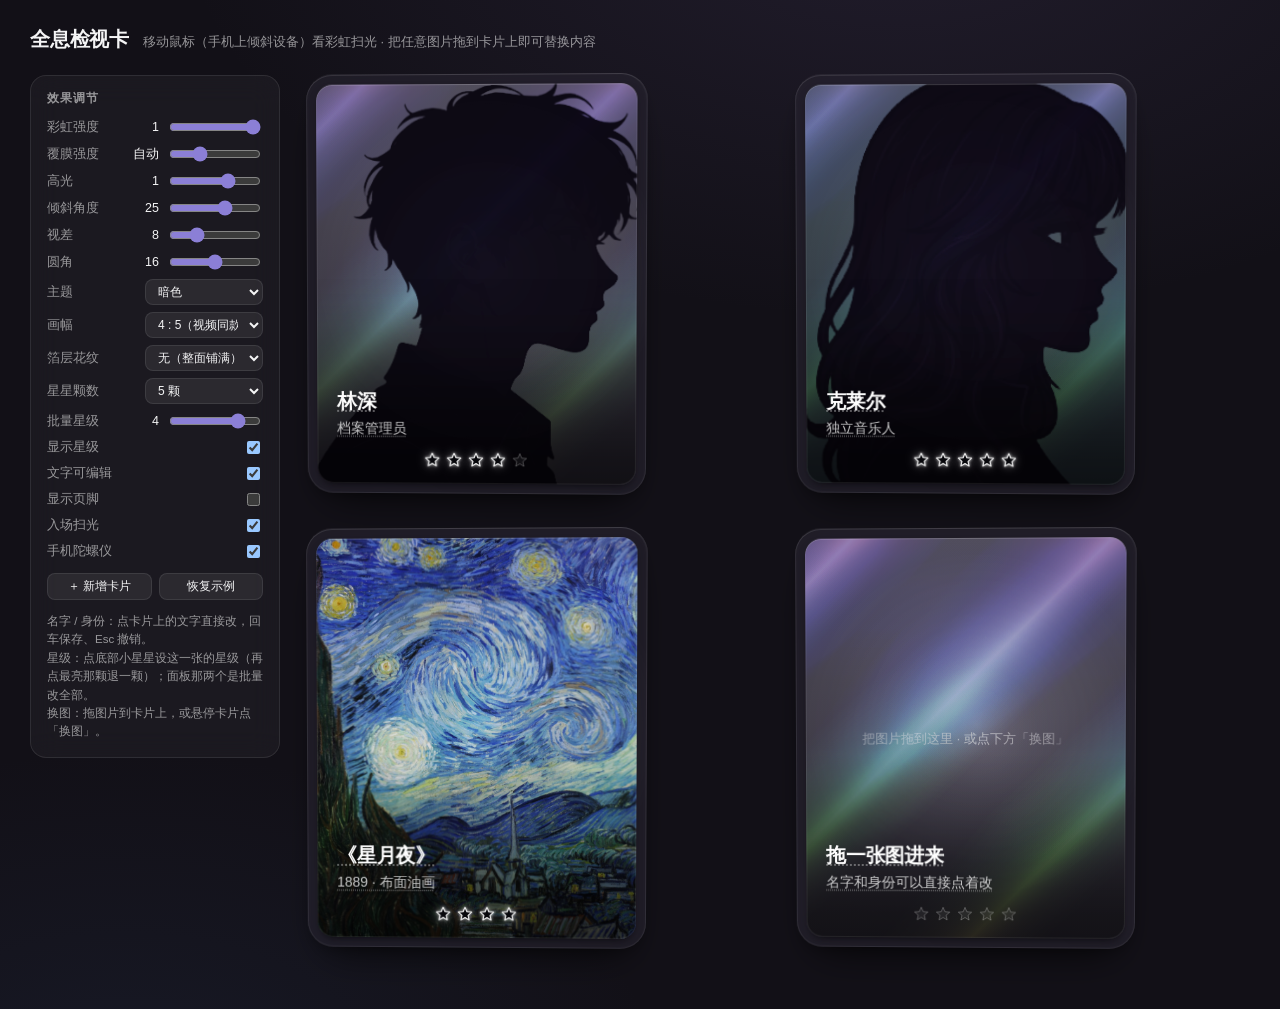
==== commit 4476c1a2: "fix(vortex): 星月夜原图统一换成用户提供的 PNG 《漩涡与深蓝》里所有引用《星月夜》的地方（沙龙展墙、画库镜像、曲目卡封面、 图鉴典藏卡、剧目选择与卡片参考页）此前都指向 starry-" ====
--- a/holo-card/index.html
+++ b/holo-card/index.html
@@ -450,7 +450,7 @@
     photoPos: 'center bottom'
   },
   {
-    image: '../assets/images/starry-night.jpg',
+    image: '../assets/images/starry-night.png',
     name: '《星月夜》',
     title: '1889 · 布面油画',
     handle: '',
